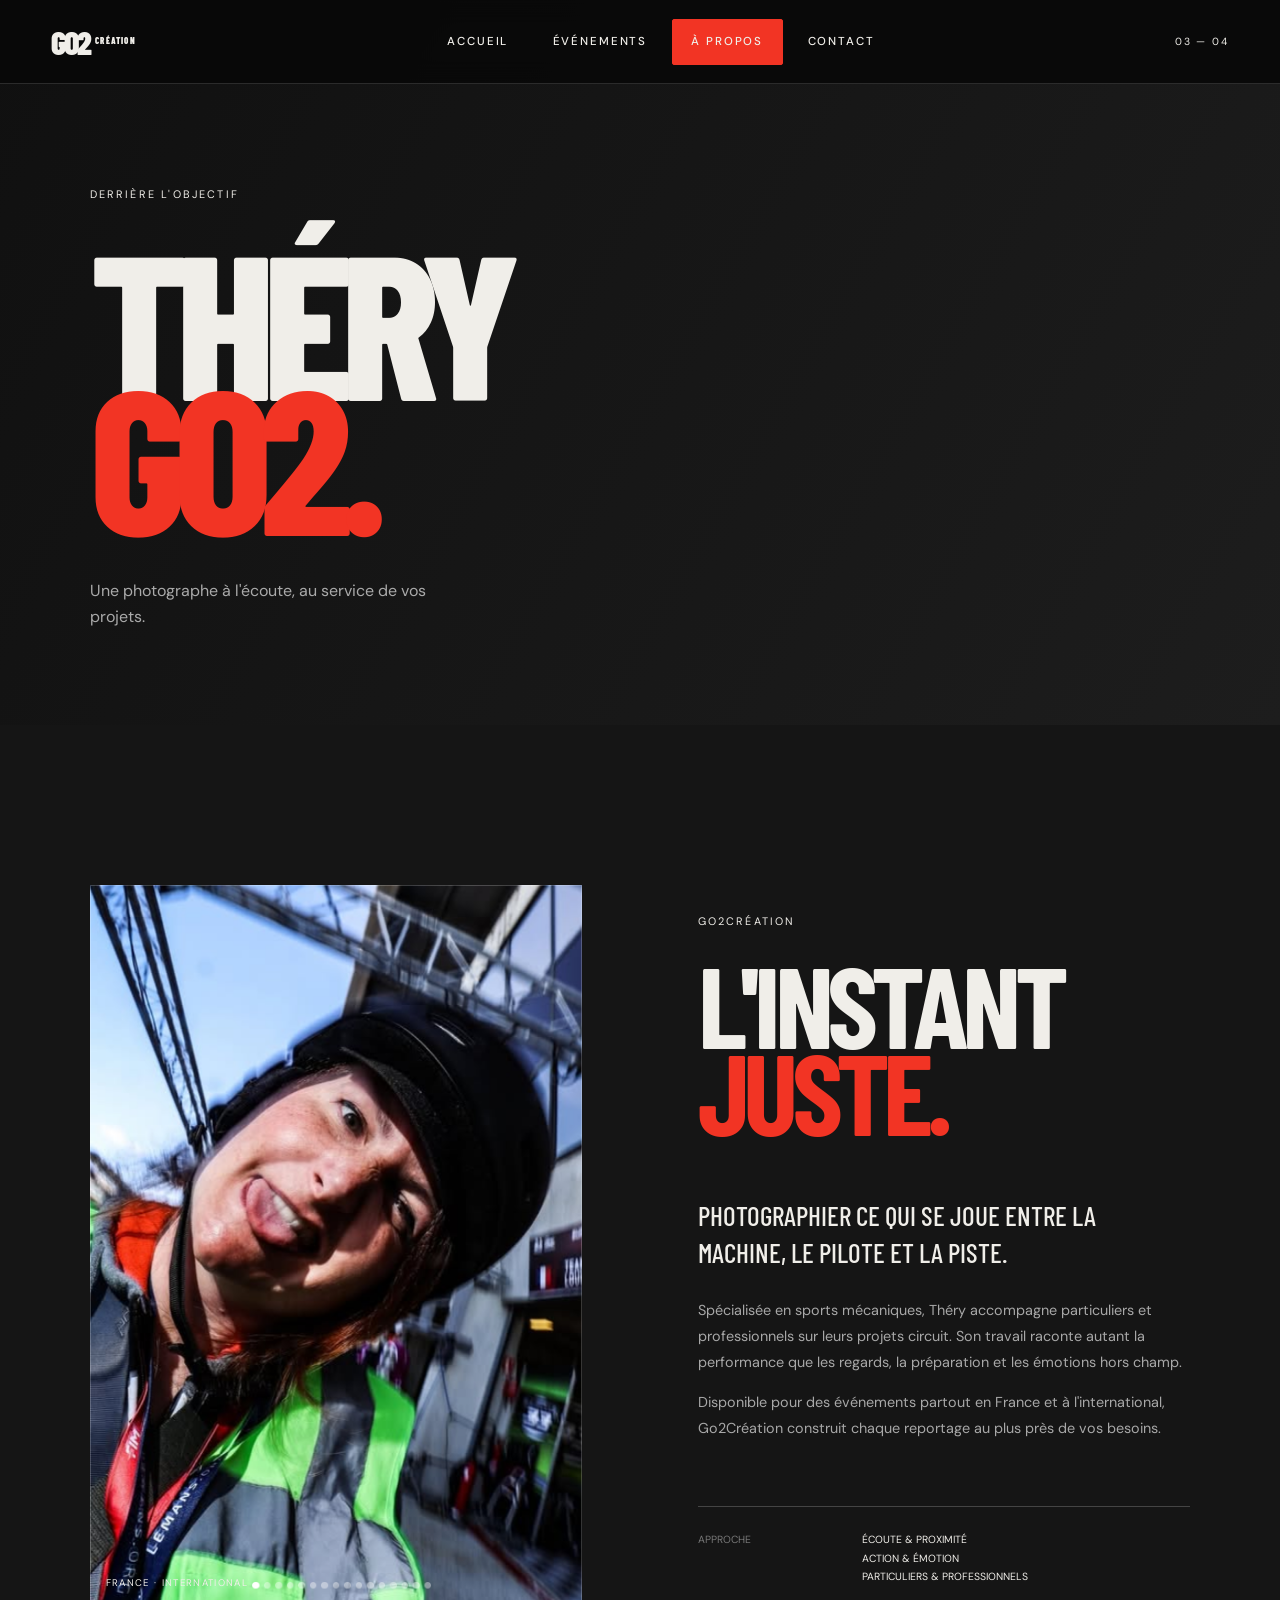
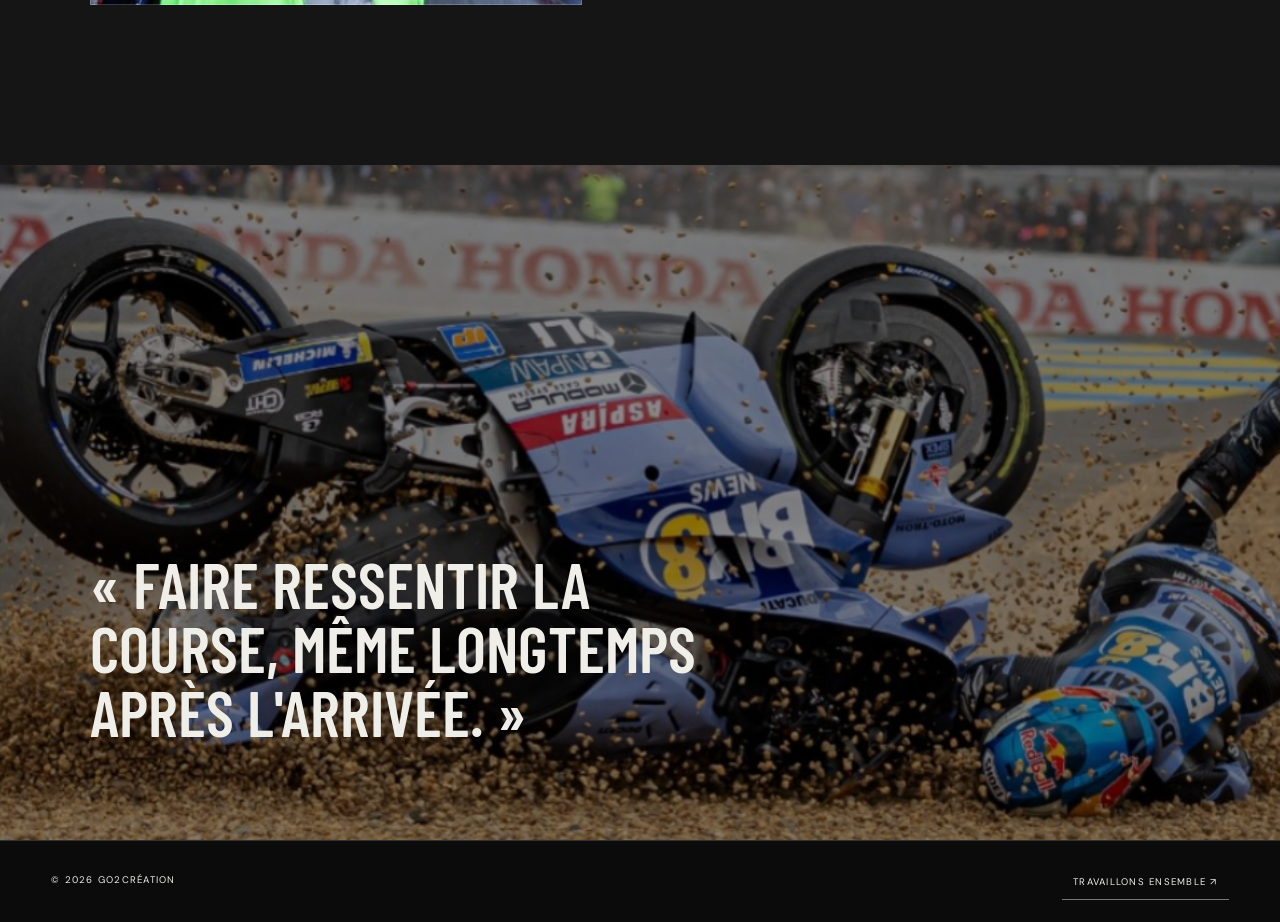
==== about.html @ c4bd7924 "Build Go2Creation motorsport photography portfolio" ====
<!doctype html>
<html lang="fr">

<head>
    <meta charset="UTF-8">
    <meta name="viewport" content="width=device-width,initial-scale=1">
    <title>À propos — Go2Création</title>
    <link
        href="https://fonts.googleapis.com/css2?family=Barlow+Condensed:ital,wght@0,400;0,600;0,700;0,800;0,900;1,700&family=DM+Sans:wght@400;500;600&display=swap"
        rel="stylesheet">
    <link rel="stylesheet" href="styles.css">
</head>

<body>
    <div class="loader"><span>GO2</span>
        <div class="loader-line"></div>
    </div>
    <header class="nav"><a class="logo" href="index.html">GO2<span>CRÉATION</span></a><button class="menu-toggle"
            aria-label="Menu" aria-expanded="false"><i></i><i></i></button>
        <nav class="nav-links"><a href="index.html">Accueil</a><a href="events.html">Événements</a><a class="active"
                href="about.html">À propos</a><a href="contact.html">Contact</a></nav><span class="nav-index">03 —
            04</span>
    </header>
    <main>
        <section class="page-hero about-hero">
            <p class="eyebrow">Derrière l'objectif</p>
            <h1>THÉRY<br><span>GO2.</span></h1>
            <p>Une photographe à l'écoute, au service de vos projets.</p>
        </section>
        <section class="about section-pad">
            <div class="about-photo reveal"><img src="image/Content_23.png"
                    alt="Univers de Go2Création sur circuit"><span>France · International</span></div>
            <div class="about-copy">
                <p class="eyebrow reveal">Go2Création</p>
                <h2 class="reveal">L'INSTANT<br><span>JUSTE.</span></h2>
                <p class="lead reveal">Photographier ce qui se joue entre la machine, le pilote et la piste.</p>
                <p class="body-copy reveal">Spécialisée en sports mécaniques, Théry accompagne particuliers et
                    professionnels sur leurs projets circuit. Son travail raconte autant la performance que les regards,
                    la préparation et les émotions hors champ.</p>
                <p class="body-copy reveal">Disponible pour des événements partout en France et à l'international,
                    Go2Création construit chaque reportage au plus près de vos besoins.</p>
                <div class="clients reveal"><span>APPROCHE</span>
                    <p>ÉCOUTE & PROXIMITÉ<br>ACTION & ÉMOTION<br>PARTICULIERS & PROFESSIONNELS</p>
                </div>
            </div>
        </section>
        <section class="about-strip"><img src="image/Content_18.png" alt="Moto en accélération">
            <blockquote>« Faire ressentir la course, même longtemps après l'arrivée. »</blockquote>
        </section>
    </main>
    <footer class="site-footer">
        <p>© 2026 GO2CRÉATION</p><a href="contact.html">TRAVAILLONS ENSEMBLE ↗</a>
    </footer>
    <script src="script.js"></script>
</body>

</html>
---- styles.css ----
:root{--ink:#0b0b0b;--paper:#f0eee9;--red:#f23424;--line:rgba(240,238,233,.22)}*{box-sizing:border-box}html{scroll-behavior:smooth}body{margin:0;background:var(--ink);color:var(--paper);font-family:'DM Sans',sans-serif;overflow-x:hidden}a{color:inherit;text-decoration:none}img{display:block;width:100%;height:100%;object-fit:cover}button{font:inherit}.loader{position:fixed;inset:0;z-index:100;background:var(--red);display:grid;place-content:center;transition:transform .8s cubic-bezier(.77,0,.18,1);transform-origin:top}.loader.done{transform:translateY(-100%)}.loader span{font:900 8rem/1 'Barlow Condensed';letter-spacing:-.08em}.loader-line{height:2px;background:#fff;margin-top:1rem;animation:loading .8s ease both}@keyframes loading{from{transform:scaleX(0)}to{transform:scaleX(1)}}.nav{position:fixed;z-index:20;top:0;left:0;width:100%;height:88px;padding:0 4vw;display:flex;align-items:center;justify-content:space-between;mix-blend-mode:difference}.logo{font:900 2rem/1 'Barlow Condensed';letter-spacing:-.07em}.logo span{font-size:.55rem;letter-spacing:.14em;margin-left:.35rem}.nav-links{display:flex;gap:2.5rem}.nav-links a{font:500 .72rem 'DM Sans';text-transform:uppercase;letter-spacing:.16em;position:relative}.nav-links a:after{content:"";position:absolute;left:0;right:100%;bottom:-6px;height:1px;background:white;transition:.3s}.nav-links a:hover:after{right:0}.nav-index{font-size:.65rem;letter-spacing:.18em}.menu-toggle{display:none}.hero{height:100svh;min-height:650px;position:relative;display:flex;align-items:flex-end;padding:0 4vw 7vh;overflow:hidden}.hero-image{position:absolute;inset:0;animation:heroZoom 12s ease-out both}@keyframes heroZoom{from{transform:scale(1.08)}to{transform:scale(1)}}.hero-shade{position:absolute;inset:0;background:linear-gradient(90deg,rgba(0,0,0,.6),transparent 68%),linear-gradient(0deg,rgba(0,0,0,.65),transparent 55%)}.eyebrow{text-transform:uppercase;letter-spacing:.2em;font-size:.68rem}.hero-kicker{position:absolute;top:22%;left:4vw}.hero-title{position:relative;z-index:1}.hero h1,.statement,.feature-info h3,.event-card h3,.about h2,.contact h2{font-family:'Barlow Condensed',sans-serif;margin:0;text-transform:uppercase;letter-spacing:-.055em}.hero h1{font-size:clamp(5.6rem,14vw,13.5rem);line-height:.68;font-weight:800}.hero h1 em{font-weight:400;color:transparent;-webkit-text-stroke:1.5px var(--paper)}.hero h1 span,.statement span,.about h2 span,.contact h2 span{color:var(--red)}.hero-copy{position:absolute;right:10vw;bottom:18%;line-height:1.5;font-size:.85rem}.scroll-link{position:absolute;right:4vw;bottom:7%;display:flex;gap:2rem;align-items:center;font-size:.7rem;text-transform:uppercase;letter-spacing:.15em}.scroll-link b{font-size:1.25rem}.hero-number{position:absolute;right:4vw;top:21%;font:600 2rem 'Barlow Condensed'}.hero-number span{font-size:.8rem;color:#aaa}.section-pad{padding:10rem 7vw}.intro{min-height:85vh;display:flex;flex-direction:column;justify-content:center}.statement{font-size:clamp(4rem,9vw,9rem);line-height:.83;font-weight:700;margin:3rem 0 5rem}.intro-meta{display:flex;align-items:flex-end;justify-content:flex-end;gap:15vw}.intro-meta>p:first-child{max-width:410px;font-size:1rem;line-height:1.7}.coords{font:.65rem/1.7 monospace;color:#8b8b8b}.events{background:var(--paper);color:var(--ink)}.section-head{display:flex;justify-content:space-between;border-bottom:1px solid #aaa;padding-bottom:1.2rem;margin-bottom:5rem}.section-head p:last-child{font-size:.7rem}.feature-image{height:65vw;max-height:790px}.image-hover{position:relative;overflow:hidden}.image-hover img{transition:transform .8s cubic-bezier(.2,.7,.2,1);filter:saturate(.85)}.image-hover:hover img{transform:scale(1.035)}.image-hover span{position:absolute;right:1.4rem;bottom:1.4rem;background:var(--paper);color:var(--ink);padding:.8rem 1rem;font-size:.65rem;text-transform:uppercase;letter-spacing:.1em;transform:translateY(10px);opacity:0;transition:.3s}.image-hover:hover span{transform:none;opacity:1}.feature-info{display:grid;grid-template-columns:8vw 1fr auto;padding:2rem 0 7rem}.feature-info h3{font-size:clamp(3rem,7vw,7rem);line-height:.8}.feature-info div p,.event-card div>p:last-child{font-size:.68rem;text-transform:uppercase;letter-spacing:.1em;margin-top:1.3rem}.event-no,.year{font:600 1.1rem 'Barlow Condensed'}.event-grid{display:grid;grid-template-columns:1fr 1fr;gap:8vw}.event-card .image-hover{height:58vw;max-height:680px}.event-card.offset{margin-top:13rem}.event-card>div:last-child{padding:1.5rem 0 6rem;position:relative}.event-card h3{font-size:clamp(3rem,6vw,6rem);line-height:1}.event-card>div>p:first-child{font:600 1rem 'Barlow Condensed';position:absolute;right:0}.event-card b{float:right}.archive{margin-top:5rem}.archive>.eyebrow{margin-bottom:2rem}.archive a{display:grid;grid-template-columns:8vw 1fr 1fr auto;align-items:center;border-top:1px solid #aaa;padding:1.8rem 0;transition:.25s}.archive a:last-child{border-bottom:1px solid #aaa}.archive a:hover{padding-left:1rem;background:#e4e1db}.archive span{font:.8rem monospace}.archive strong{font:600 clamp(1.6rem,3vw,3rem) 'Barlow Condensed'}.archive small{letter-spacing:.12em}.gallery{padding:0 0 8rem}.marquee{overflow:hidden;padding:3rem 0;border-bottom:1px solid var(--line);font:700 clamp(3rem,7vw,7rem)/1 'Barlow Condensed';white-space:nowrap;color:transparent;-webkit-text-stroke:1px #777}.marquee div{width:max-content;animation:marquee 25s linear infinite}@keyframes marquee{to{transform:translateX(-50%)}}.gallery-grid,.gallery-more{padding:6rem 4vw;display:grid;grid-template-columns:repeat(3,1fr);grid-auto-rows:28vw;gap:1.2vw}.gallery-item{padding:0;border:0;background:none;overflow:hidden;cursor:zoom-in}.gallery-item img{transition:.6s}.gallery-item:hover img{transform:scale(1.04);filter:brightness(.75)}.gallery-item.tall{grid-row:span 2}.gallery-item.wide{grid-column:span 2}.gallery-more{padding-top:1.2vw}.load-more{display:flex;justify-content:space-between;width:calc(100% - 8vw);margin:0 4vw;background:transparent;border:1px solid #555;color:white;text-transform:uppercase;letter-spacing:.16em;padding:1.4rem;cursor:pointer;transition:.3s}.load-more:hover{background:var(--red);border-color:var(--red)}.about{display:grid;grid-template-columns:1fr 1fr;gap:9vw;background:#151515}.about-photo{height:720px;position:relative}.about-photo:before{content:"";position:absolute;z-index:1;inset:0;border:1px solid rgba(255,255,255,.2)}.about-photo span{position:absolute;bottom:1rem;left:1rem;z-index:2;font-size:.6rem;text-transform:uppercase;letter-spacing:.14em}.about-copy{align-self:center}.about h2{font-size:clamp(5rem,9vw,9rem);line-height:.75;margin:2rem 0 4rem}.about .lead{font:500 1.7rem/1.35 'Barlow Condensed';text-transform:uppercase;max-width:460px}.body-copy{color:#a8a8a8;line-height:1.8;max-width:500px;font-size:.9rem}.clients{display:grid;grid-template-columns:1fr 2fr;border-top:1px solid #444;margin-top:4rem;padding-top:1.5rem;font-size:.65rem;line-height:1.8}.clients span{color:#777}.clients p{margin:0}.contact{padding-bottom:2rem}.contact h2{font-size:clamp(5rem,12vw,12rem);line-height:.72;margin:3rem 0 6rem}.contact h2 em{font-weight:400;color:transparent;-webkit-text-stroke:1px var(--paper)}.mail{display:flex;justify-content:space-between;align-items:center;border-top:1px solid #555;border-bottom:1px solid #555;padding:2rem 0;font:500 clamp(1.1rem,2.5vw,2.4rem) 'DM Sans'}.mail:hover{color:var(--red)}.footer-row{padding:7rem 0 1rem;display:flex;justify-content:space-between;font-size:.6rem;letter-spacing:.12em}.footer-row div{display:flex;gap:2rem}.reveal{opacity:0;transform:translateY(35px);transition:opacity .8s,transform .8s}.reveal.visible{opacity:1;transform:none}.lightbox{position:fixed;inset:0;width:100%;height:100%;max-width:none;max-height:none;margin:0;border:0;padding:4vw;background:rgba(0,0,0,.94);z-index:50}.lightbox[open]{display:grid;place-items:center}.lightbox img{object-fit:contain;max-height:88vh}.lightbox button{position:absolute;right:2rem;top:1rem;border:0;background:none;color:white;font-size:2.5rem;cursor:pointer}
@media(max-width:760px){.nav{height:68px}.nav-index{display:none}.menu-toggle{display:block;border:0;background:none;width:32px;height:24px;position:relative;z-index:2}.menu-toggle i{display:block;height:1px;background:white;margin:7px 0}.nav-links{position:fixed;inset:0;background:var(--red);display:flex;flex-direction:column;align-items:center;justify-content:center;gap:2rem;transform:translateY(-100%);transition:.5s;mix-blend-mode:normal}.nav-links.open{transform:none}.nav-links a{font:700 3.5rem 'Barlow Condensed'}.hero{padding-bottom:12vh}.hero h1{font-size:24vw;line-height:.73}.hero-kicker{top:18%}.hero-copy{display:none}.hero-number{top:15%}.section-pad{padding:7rem 5vw}.statement{font-size:15vw}.intro-meta{justify-content:space-between;gap:2rem}.feature-image{height:70vh}.feature-info{grid-template-columns:15vw 1fr}.feature-info .year{display:none}.event-grid{grid-template-columns:1fr;gap:0}.event-card.offset{margin-top:1rem}.event-card .image-hover{height:65vh}.archive a{grid-template-columns:12vw 1fr auto}.archive small{display:none}.gallery-grid,.gallery-more{grid-template-columns:1fr 1fr;grid-auto-rows:55vw;padding:4rem 4vw;gap:2vw}.gallery-item.wide{grid-column:span 2}.about{grid-template-columns:1fr}.about-photo{height:65vh}.about-copy{padding-top:2rem}.contact h2{font-size:19vw}.footer-row{flex-wrap:wrap;gap:2rem}.footer-row div{order:3;width:100%}.loader span{font-size:6rem}}
@media(prefers-reduced-motion:reduce){*{scroll-behavior:auto!important;animation:none!important;transition:none!important}.reveal{opacity:1;transform:none}}
.archive-hero{min-height:75vh;padding:12rem 7vw 5rem;display:flex;flex-direction:column;justify-content:flex-end}.archive-hero h1{font:800 clamp(4.5rem,10vw,10rem)/.77 'Barlow Condensed';letter-spacing:-.05em;margin:2rem 0}.archive-hero h1 span{color:var(--red)}.archive-hero>div{display:flex;align-items:center;justify-content:space-between}.archive-hero>div>p{max-width:380px;color:#999;line-height:1.6}.upload-open,.form-submit{border:0;background:var(--red);color:white;padding:1.2rem 1.5rem;text-transform:uppercase;letter-spacing:.12em;font-size:.7rem;cursor:pointer}.event-archive{background:var(--paper);color:var(--ink);padding-top:5rem}.archive-toolbar{display:flex;justify-content:space-between;border-bottom:1px solid #aaa;padding-bottom:1.2rem;margin-bottom:3rem}.archive-toolbar p:last-child{font-size:.65rem;letter-spacing:.14em}.event-mosaic{display:grid;grid-template-columns:repeat(12,1fr);gap:1.5vw}.event-tile{grid-column:span 6;height:43vw;max-height:620px;position:relative;overflow:hidden;color:white}.event-tile:nth-child(3n+1){grid-column:span 7}.event-tile:nth-child(3n+2){grid-column:span 5}.event-tile img{transition:transform .8s}.event-tile:hover img{transform:scale(1.04)}.event-tile:after{content:"";position:absolute;inset:0;background:linear-gradient(0deg,rgba(0,0,0,.85),transparent 65%)}.event-tile>div{position:absolute;z-index:1;left:2rem;right:2rem;bottom:2rem}.event-tile p{font-size:.6rem;letter-spacing:.13em;text-transform:uppercase}.event-tile h2{font:700 clamp(2.3rem,4.5vw,4.8rem)/.9 'Barlow Condensed';text-transform:uppercase;margin:.5rem 0}.event-tile b{font-size:.62rem;text-transform:uppercase;letter-spacing:.13em}.tile-index{position:absolute;z-index:1;top:1.5rem;left:1.5rem;font:600 1rem 'Barlow Condensed'}.upload-dialog{width:min(720px,calc(100% - 2rem));max-width:none;border:0;padding:0;background:#161616;color:white}.upload-dialog::backdrop{background:rgba(0,0,0,.85)}.upload-dialog form{padding:4rem}.upload-dialog h2{font:800 clamp(3.5rem,7vw,6rem)/.75 'Barlow Condensed';margin:1.5rem 0 3rem}.upload-dialog h2 span{color:var(--red)}.dialog-close{position:absolute;top:1rem;right:1.2rem;background:none;border:0;color:white;font-size:2rem;cursor:pointer}.upload-dialog label{display:flex;flex-direction:column;gap:.6rem;margin:1rem 0;font-size:.65rem;text-transform:uppercase;letter-spacing:.1em}.upload-dialog input,.upload-dialog textarea{background:#222;border:1px solid #444;color:white;padding:1rem;font:400 .85rem 'DM Sans';resize:vertical}.form-row{display:grid;grid-template-columns:1fr 1fr;gap:1rem}.folder-picker{border:1px dashed #666;padding:1.2rem;position:relative;cursor:pointer}.folder-picker strong{font:600 1.2rem 'Barlow Condensed'}.folder-picker input{position:absolute;opacity:0;pointer-events:none}.folder-picker small{color:#888;text-transform:none;letter-spacing:0}.form-submit{width:100%;display:flex;justify-content:space-between;margin-top:1.5rem}.storage-note{font-size:.65rem;line-height:1.5;color:#777}.detail-loading{min-height:100vh;display:grid;place-content:center}.event-detail-hero{height:85vh;position:relative}.event-detail-hero>div:last-child{position:absolute;z-index:2;left:7vw;bottom:5rem}.event-detail-hero a,.event-detail-hero p{font-size:.65rem;text-transform:uppercase;letter-spacing:.13em}.event-detail-hero h1{font:800 clamp(4.5rem,10vw,10rem)/.8 'Barlow Condensed';text-transform:uppercase;max-width:900px;margin:1rem 0}.event-story{display:grid;grid-template-columns:1fr 2fr 1fr;gap:4rem;align-items:start}.event-story>p:nth-child(2){font:500 clamp(1.4rem,2.5vw,2.3rem)/1.45 'Barlow Condensed';margin:0}.event-story span{font-size:.65rem;letter-spacing:.13em;text-align:right}.event-photo-grid{padding:0 4vw 8rem;columns:3;column-gap:1.2vw}.event-photo-grid .gallery-item{width:100%;margin-bottom:1.2vw;break-inside:avoid}.event-photo-grid .gallery-item img{height:auto}.about-photo img{object-position:center}
@media(max-width:760px){.archive-hero{padding:9rem 5vw 4rem}.archive-hero h1{font-size:18vw}.archive-hero>div{align-items:flex-start;flex-direction:column;gap:2rem}.event-mosaic{display:block}.event-tile,.event-tile:nth-child(n){display:block;height:70vh;margin-bottom:1rem}.upload-dialog form{padding:3.5rem 1.5rem 2rem}.form-row{grid-template-columns:1fr}.event-detail-hero{height:75vh}.event-detail-hero>div:last-child{left:5vw;bottom:3rem}.event-detail-hero h1{font-size:18vw}.event-story{grid-template-columns:1fr;gap:1.5rem}.event-story span{text-align:left}.event-photo-grid{columns:2;column-gap:2vw}.event-photo-grid .gallery-item{margin-bottom:2vw}}
.nav-links a.active:after{right:0}.text-link{font-size:.7rem;text-transform:uppercase;letter-spacing:.14em;border-bottom:1px solid #666;padding-bottom:.5rem}.home-feature{height:80vh;min-height:600px;position:relative;overflow:hidden}.home-feature>a{display:block;height:100%}.home-feature img{transition:transform 1s}.home-feature:hover img{transform:scale(1.025)}.home-feature:after{content:"";position:absolute;inset:0;background:linear-gradient(0deg,rgba(0,0,0,.8),transparent 60%);pointer-events:none}.home-feature div{position:absolute;z-index:1;left:5vw;right:5vw;bottom:4rem;display:grid;grid-template-columns:1fr 2fr auto;align-items:end}.home-feature span,.home-feature b{font-size:.65rem;text-transform:uppercase;letter-spacing:.15em}.home-feature strong{font:700 clamp(2.5rem,5vw,5rem) 'Barlow Condensed'}.home-cta{padding-top:9rem}.site-footer{padding:1.4rem 4vw;border-top:1px solid #333;background:var(--ink);display:flex;justify-content:space-between;font-size:.6rem;letter-spacing:.13em}.page-hero{min-height:78vh;padding:11rem 7vw 5rem;display:flex;flex-direction:column;justify-content:flex-end;background:#111}.page-hero h1,.contact-page h1{font:800 clamp(7rem,16vw,15rem)/.66 'Barlow Condensed';letter-spacing:-.06em;margin:2.5rem 0;text-transform:uppercase}.page-hero h1 span,.contact-page h1 span{color:var(--red)}.page-hero>p:last-child{max-width:390px;line-height:1.6;color:#aaa}.about-hero{background:linear-gradient(120deg,#101010,#1d1d1d)}.about-strip{height:75vh;position:relative}.about-strip:after{content:"";position:absolute;inset:0;background:rgba(0,0,0,.45)}.about-strip blockquote{position:absolute;z-index:1;left:7vw;bottom:6rem;max-width:700px;margin:0;font:600 clamp(2.5rem,5vw,5rem)/1 'Barlow Condensed';text-transform:uppercase}.contact-page{min-height:calc(100svh - 50px);position:relative;padding:9rem 7vw 5rem}.contact-bg{position:absolute;inset:0}.contact-inner{position:relative;z-index:1;max-width:900px}.contact-page h1{font-size:clamp(6rem,13vw,12rem)}.contact-lead{max-width:520px;line-height:1.7;color:#ccc;margin-bottom:3rem}.contact-button{display:grid;grid-template-columns:1fr 2fr auto;align-items:center;border-top:1px solid rgba(255,255,255,.4);padding:1.5rem 0;transition:.25s}.contact-button:hover{padding-left:1rem;color:var(--red)}.contact-button span{font-size:.65rem;text-transform:uppercase;letter-spacing:.14em}.contact-button strong{font:500 clamp(1.2rem,2.3vw,2rem) 'DM Sans'}.availability{display:flex;justify-content:space-between;margin-top:3rem;font-size:.65rem;text-transform:uppercase;letter-spacing:.12em}.availability p:first-child span{display:inline-block;width:7px;height:7px;border-radius:50%;background:#4ade80;margin-right:.5rem}@media(max-width:760px){.home-feature div{grid-template-columns:1fr;gap:.7rem}.home-feature{height:65vh}.page-hero{min-height:70vh;padding-left:5vw}.page-hero h1{font-size:24vw}.contact-page{padding:8rem 5vw 4rem}.contact-page h1{font-size:22vw}.contact-button{grid-template-columns:1fr auto}.contact-button strong{display:none}.availability{display:block}.site-footer{padding:1.4rem 5vw}}
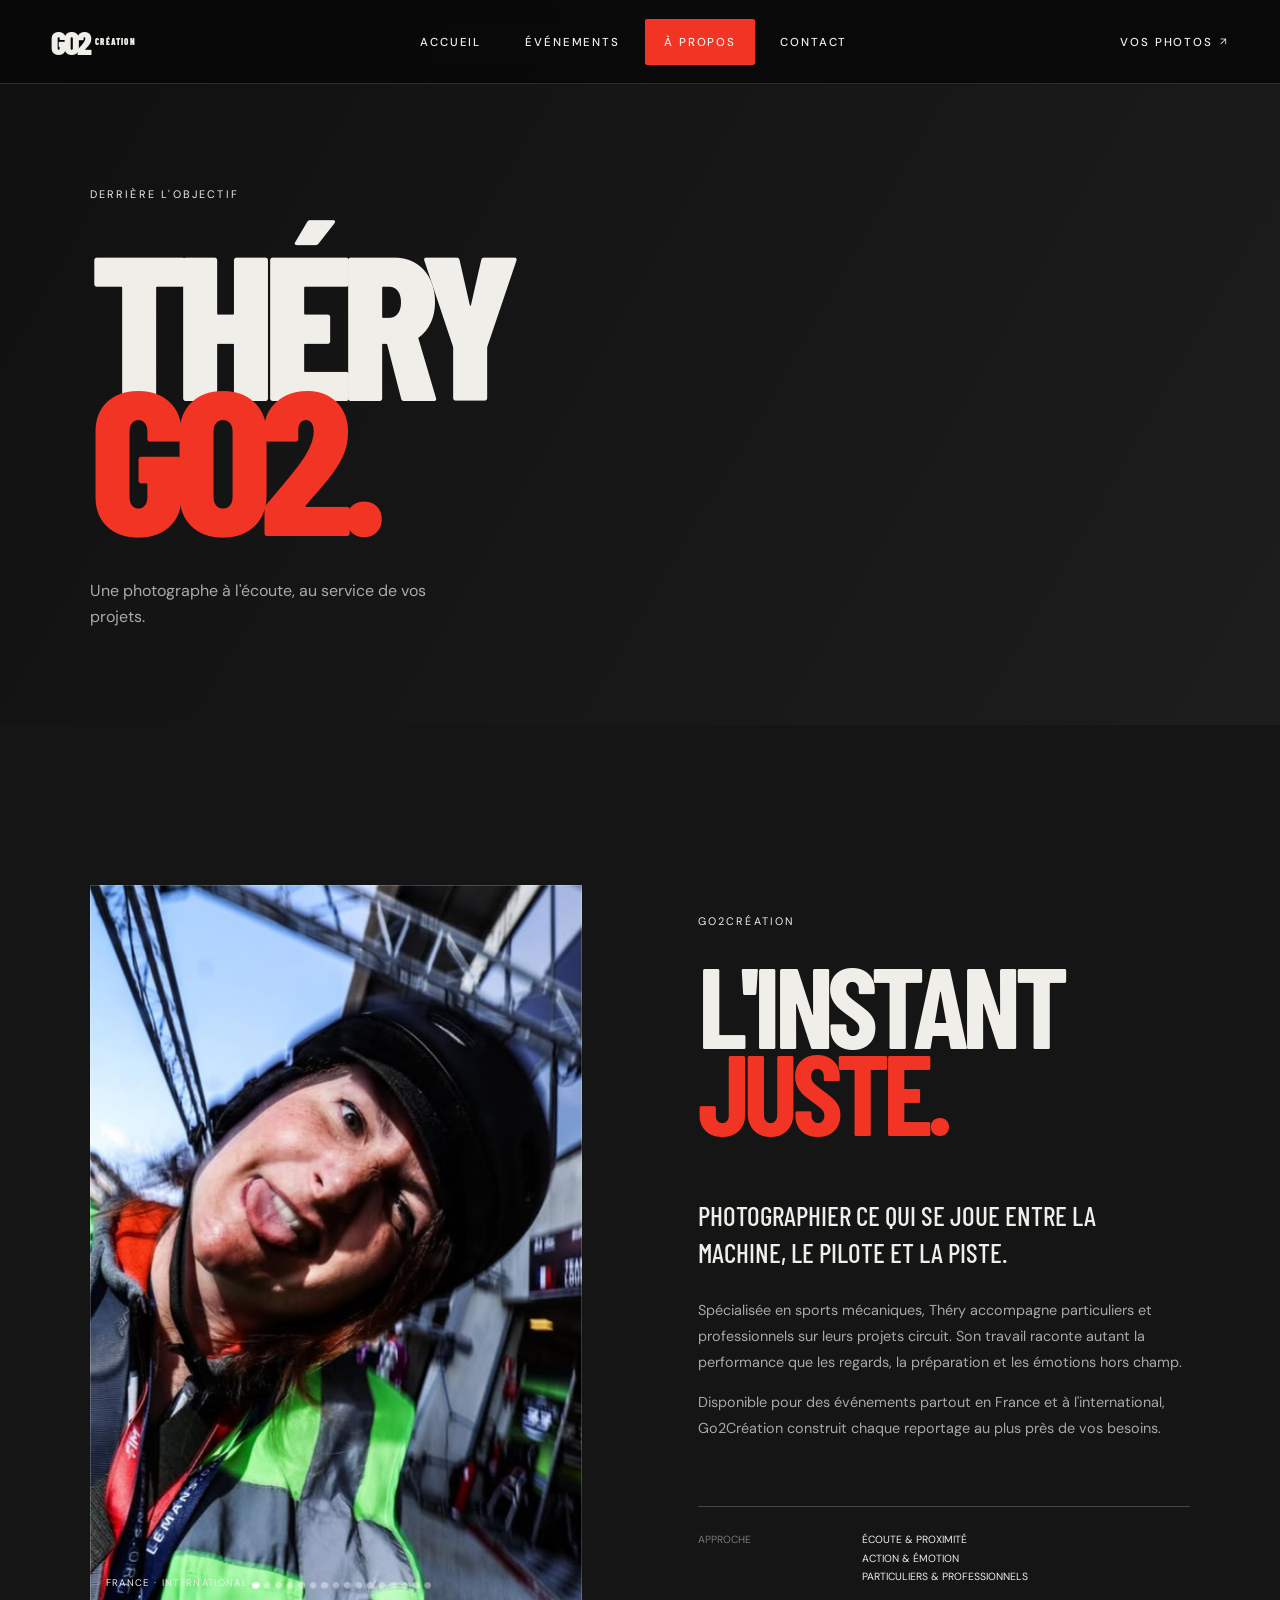
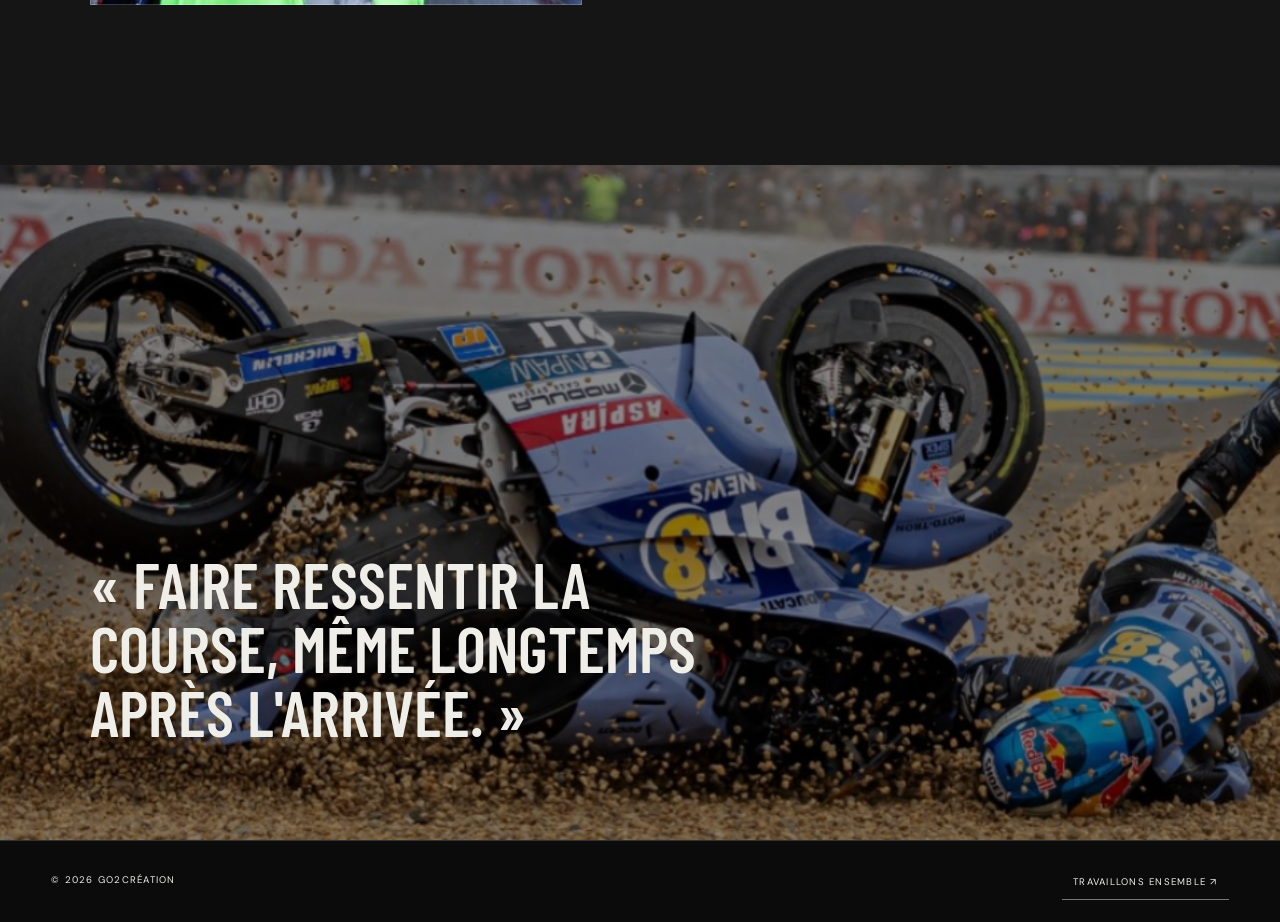
==== commit 98269a9a: "Adapt site for OVH hosting: responsive fixes, contact form, nav rework Deployment moved from GitHub " ====
--- a/about.html
+++ b/about.html
@@ -8,7 +8,7 @@
     <link
         href="https://fonts.googleapis.com/css2?family=Barlow+Condensed:ital,wght@0,400;0,600;0,700;0,800;0,900;1,700&family=DM+Sans:wght@400;500;600&display=swap"
         rel="stylesheet">
-    <link rel="stylesheet" href="styles.css">
+    <link rel="stylesheet" href="styles.css"><link rel="stylesheet" href="ux.css">
 </head>
 
 <body>
@@ -18,8 +18,7 @@
     <header class="nav"><a class="logo" href="index.html">GO2<span>CRÉATION</span></a><button class="menu-toggle"
             aria-label="Menu" aria-expanded="false"><i></i><i></i></button>
         <nav class="nav-links"><a href="index.html">Accueil</a><a href="events.html">Événements</a><a class="active"
-                href="about.html">À propos</a><a href="contact.html">Contact</a></nav><span class="nav-index">03 —
-            04</span>
+                href="about.html">À propos</a><a href="contact.html">Contact</a><a class="nav-client nav-client-menu" href="https://www.jingoo.com/go2creation/acces-client.php#content" target="_blank" rel="noopener">Vos Photos <b>↗</b></a></nav><a class="nav-client nav-client-top" href="https://www.jingoo.com/go2creation/acces-client.php#content" target="_blank" rel="noopener">Vos Photos <b>↗</b></a>
     </header>
     <main>
         <section class="page-hero about-hero">
--- a/styles.css
+++ b/styles.css
@@ -4,3 +4,8 @@
 .archive-hero{min-height:75vh;padding:12rem 7vw 5rem;display:flex;flex-direction:column;justify-content:flex-end}.archive-hero h1{font:800 clamp(4.5rem,10vw,10rem)/.77 'Barlow Condensed';letter-spacing:-.05em;margin:2rem 0}.archive-hero h1 span{color:var(--red)}.archive-hero>div{display:flex;align-items:center;justify-content:space-between}.archive-hero>div>p{max-width:380px;color:#999;line-height:1.6}.upload-open,.form-submit{border:0;background:var(--red);color:white;padding:1.2rem 1.5rem;text-transform:uppercase;letter-spacing:.12em;font-size:.7rem;cursor:pointer}.event-archive{background:var(--paper);color:var(--ink);padding-top:5rem}.archive-toolbar{display:flex;justify-content:space-between;border-bottom:1px solid #aaa;padding-bottom:1.2rem;margin-bottom:3rem}.archive-toolbar p:last-child{font-size:.65rem;letter-spacing:.14em}.event-mosaic{display:grid;grid-template-columns:repeat(12,1fr);gap:1.5vw}.event-tile{grid-column:span 6;height:43vw;max-height:620px;position:relative;overflow:hidden;color:white}.event-tile:nth-child(3n+1){grid-column:span 7}.event-tile:nth-child(3n+2){grid-column:span 5}.event-tile img{transition:transform .8s}.event-tile:hover img{transform:scale(1.04)}.event-tile:after{content:"";position:absolute;inset:0;background:linear-gradient(0deg,rgba(0,0,0,.85),transparent 65%)}.event-tile>div{position:absolute;z-index:1;left:2rem;right:2rem;bottom:2rem}.event-tile p{font-size:.6rem;letter-spacing:.13em;text-transform:uppercase}.event-tile h2{font:700 clamp(2.3rem,4.5vw,4.8rem)/.9 'Barlow Condensed';text-transform:uppercase;margin:.5rem 0}.event-tile b{font-size:.62rem;text-transform:uppercase;letter-spacing:.13em}.tile-index{position:absolute;z-index:1;top:1.5rem;left:1.5rem;font:600 1rem 'Barlow Condensed'}.upload-dialog{width:min(720px,calc(100% - 2rem));max-width:none;border:0;padding:0;background:#161616;color:white}.upload-dialog::backdrop{background:rgba(0,0,0,.85)}.upload-dialog form{padding:4rem}.upload-dialog h2{font:800 clamp(3.5rem,7vw,6rem)/.75 'Barlow Condensed';margin:1.5rem 0 3rem}.upload-dialog h2 span{color:var(--red)}.dialog-close{position:absolute;top:1rem;right:1.2rem;background:none;border:0;color:white;font-size:2rem;cursor:pointer}.upload-dialog label{display:flex;flex-direction:column;gap:.6rem;margin:1rem 0;font-size:.65rem;text-transform:uppercase;letter-spacing:.1em}.upload-dialog input,.upload-dialog textarea{background:#222;border:1px solid #444;color:white;padding:1rem;font:400 .85rem 'DM Sans';resize:vertical}.form-row{display:grid;grid-template-columns:1fr 1fr;gap:1rem}.folder-picker{border:1px dashed #666;padding:1.2rem;position:relative;cursor:pointer}.folder-picker strong{font:600 1.2rem 'Barlow Condensed'}.folder-picker input{position:absolute;opacity:0;pointer-events:none}.folder-picker small{color:#888;text-transform:none;letter-spacing:0}.form-submit{width:100%;display:flex;justify-content:space-between;margin-top:1.5rem}.storage-note{font-size:.65rem;line-height:1.5;color:#777}.detail-loading{min-height:100vh;display:grid;place-content:center}.event-detail-hero{height:85vh;position:relative}.event-detail-hero>div:last-child{position:absolute;z-index:2;left:7vw;bottom:5rem}.event-detail-hero a,.event-detail-hero p{font-size:.65rem;text-transform:uppercase;letter-spacing:.13em}.event-detail-hero h1{font:800 clamp(4.5rem,10vw,10rem)/.8 'Barlow Condensed';text-transform:uppercase;max-width:900px;margin:1rem 0}.event-story{display:grid;grid-template-columns:1fr 2fr 1fr;gap:4rem;align-items:start}.event-story>p:nth-child(2){font:500 clamp(1.4rem,2.5vw,2.3rem)/1.45 'Barlow Condensed';margin:0}.event-story span{font-size:.65rem;letter-spacing:.13em;text-align:right}.event-photo-grid{padding:0 4vw 8rem;columns:3;column-gap:1.2vw}.event-photo-grid .gallery-item{width:100%;margin-bottom:1.2vw;break-inside:avoid}.event-photo-grid .gallery-item img{height:auto}.about-photo img{object-position:center}
 @media(max-width:760px){.archive-hero{padding:9rem 5vw 4rem}.archive-hero h1{font-size:18vw}.archive-hero>div{align-items:flex-start;flex-direction:column;gap:2rem}.event-mosaic{display:block}.event-tile,.event-tile:nth-child(n){display:block;height:70vh;margin-bottom:1rem}.upload-dialog form{padding:3.5rem 1.5rem 2rem}.form-row{grid-template-columns:1fr}.event-detail-hero{height:75vh}.event-detail-hero>div:last-child{left:5vw;bottom:3rem}.event-detail-hero h1{font-size:18vw}.event-story{grid-template-columns:1fr;gap:1.5rem}.event-story span{text-align:left}.event-photo-grid{columns:2;column-gap:2vw}.event-photo-grid .gallery-item{margin-bottom:2vw}}
 .nav-links a.active:after{right:0}.text-link{font-size:.7rem;text-transform:uppercase;letter-spacing:.14em;border-bottom:1px solid #666;padding-bottom:.5rem}.home-feature{height:80vh;min-height:600px;position:relative;overflow:hidden}.home-feature>a{display:block;height:100%}.home-feature img{transition:transform 1s}.home-feature:hover img{transform:scale(1.025)}.home-feature:after{content:"";position:absolute;inset:0;background:linear-gradient(0deg,rgba(0,0,0,.8),transparent 60%);pointer-events:none}.home-feature div{position:absolute;z-index:1;left:5vw;right:5vw;bottom:4rem;display:grid;grid-template-columns:1fr 2fr auto;align-items:end}.home-feature span,.home-feature b{font-size:.65rem;text-transform:uppercase;letter-spacing:.15em}.home-feature strong{font:700 clamp(2.5rem,5vw,5rem) 'Barlow Condensed'}.home-cta{padding-top:9rem}.site-footer{padding:1.4rem 4vw;border-top:1px solid #333;background:var(--ink);display:flex;justify-content:space-between;font-size:.6rem;letter-spacing:.13em}.page-hero{min-height:78vh;padding:11rem 7vw 5rem;display:flex;flex-direction:column;justify-content:flex-end;background:#111}.page-hero h1,.contact-page h1{font:800 clamp(7rem,16vw,15rem)/.66 'Barlow Condensed';letter-spacing:-.06em;margin:2.5rem 0;text-transform:uppercase}.page-hero h1 span,.contact-page h1 span{color:var(--red)}.page-hero>p:last-child{max-width:390px;line-height:1.6;color:#aaa}.about-hero{background:linear-gradient(120deg,#101010,#1d1d1d)}.about-strip{height:75vh;position:relative}.about-strip:after{content:"";position:absolute;inset:0;background:rgba(0,0,0,.45)}.about-strip blockquote{position:absolute;z-index:1;left:7vw;bottom:6rem;max-width:700px;margin:0;font:600 clamp(2.5rem,5vw,5rem)/1 'Barlow Condensed';text-transform:uppercase}.contact-page{min-height:calc(100svh - 50px);position:relative;padding:9rem 7vw 5rem}.contact-bg{position:absolute;inset:0}.contact-inner{position:relative;z-index:1;max-width:900px}.contact-page h1{font-size:clamp(6rem,13vw,12rem)}.contact-lead{max-width:520px;line-height:1.7;color:#ccc;margin-bottom:3rem}.contact-button{display:grid;grid-template-columns:1fr 2fr auto;align-items:center;border-top:1px solid rgba(255,255,255,.4);padding:1.5rem 0;transition:.25s}.contact-button:hover{padding-left:1rem;color:var(--red)}.contact-button span{font-size:.65rem;text-transform:uppercase;letter-spacing:.14em}.contact-button strong{font:500 clamp(1.2rem,2.3vw,2rem) 'DM Sans'}.availability{display:flex;justify-content:space-between;margin-top:3rem;font-size:.65rem;text-transform:uppercase;letter-spacing:.12em}.availability p:first-child span{display:inline-block;width:7px;height:7px;border-radius:50%;background:#4ade80;margin-right:.5rem}@media(max-width:760px){.home-feature div{grid-template-columns:1fr;gap:.7rem}.home-feature{height:65vh}.page-hero{min-height:70vh;padding-left:5vw}.page-hero h1{font-size:24vw}.contact-page{padding:8rem 5vw 4rem}.contact-page h1{font-size:22vw}.contact-button{grid-template-columns:1fr auto}.contact-button strong{display:none}.availability{display:block}.site-footer{padding:1.4rem 5vw}}
+
+/* Accès galeries clients Jingoo — remplace l'ancien compteur .nav-index */
+.nav-client-top{font:500 .72rem 'DM Sans';text-transform:uppercase;letter-spacing:.16em;position:relative;white-space:nowrap}
+.nav-client-top:after{content:"";position:absolute;left:0;right:100%;bottom:-6px;height:1px;background:#fff;transition:.3s}
+.nav-client-top:hover:after{right:0}
--- a/ux.css
+++ b/ux.css
@@ -0,0 +1,183 @@
+.nav{height:84px;background:rgba(8,8,8,.9);backdrop-filter:blur(12px);mix-blend-mode:normal;border-bottom:1px solid rgba(255,255,255,.14)}
+.logo{display:flex;align-items:center;min-height:48px;padding:.5rem .7rem;margin-left:-.7rem}
+.nav-links{gap:.35rem}.nav-links a{display:flex;align-items:center;min-height:46px;padding:.75rem 1.15rem;border:1px solid transparent;border-radius:2px;transition:.2s}.nav-links a:after{display:none}.nav-links a:hover{background:rgba(255,255,255,.12);border-color:rgba(255,255,255,.25)}.nav-links a.active{background:var(--red);border-color:var(--red)}
+.scroll-link,.primary-link,.text-link{display:inline-flex;align-items:center;justify-content:space-between;gap:2rem;min-height:50px;padding:.9rem 1.2rem;background:var(--red);border:1px solid var(--red);color:#fff;font-size:.68rem;text-transform:uppercase;letter-spacing:.14em;transition:.2s}.scroll-link:hover,.primary-link:hover,.text-link:hover{background:#fff;border-color:#fff;color:#111;transform:translateY(-2px)}
+.home-feature div b{display:inline-flex;align-items:center;justify-content:center;justify-self:end;min-height:46px;padding:.85rem 1rem;background:var(--red);border:1px solid var(--red)}.home-feature:hover div b{background:#fff;color:#111}.event-tile{outline:2px solid transparent;outline-offset:3px}.event-tile b{display:inline-flex;padding:.7rem .85rem;background:var(--red);margin-top:.4rem}.event-tile:hover,.event-tile:focus-visible{outline-color:var(--red)}
+.mail{padding:2rem 1.2rem}.mail:hover{background:var(--red);color:white}.contact-button b{display:grid;place-items:center;width:44px;height:44px;background:var(--red);color:white}.site-footer a{padding:.7rem;border-bottom:1px solid #777}.site-footer a:hover{background:#fff;color:#111}
+.events-back{position:fixed;z-index:19;left:1.5rem;bottom:1.5rem;display:flex;align-items:center;gap:.8rem;padding:.75rem 1rem .75rem .75rem;background:var(--red);color:#fff;box-shadow:0 8px 30px rgba(0,0,0,.4);font-size:.67rem;text-transform:uppercase;letter-spacing:.12em}.events-back b{display:grid;place-items:center;width:34px;height:34px;background:white;color:#111;font-size:1.1rem}.events-back:hover{background:white;color:#111}.events-back:hover b{background:var(--red);color:white}
+a:focus-visible,button:focus-visible,input:focus-visible,textarea:focus-visible{outline:3px solid #ffd54a;outline-offset:3px}.studio-page{min-height:100vh;background:#101010}.studio-panel{width:min(760px,calc(100% - 2rem));margin:auto;padding:4rem 0 6rem}.studio-panel>.logo{width:max-content;margin-bottom:7rem}.studio-panel h1{font:800 clamp(4rem,9vw,8rem)/.75 'Barlow Condensed';margin:1.5rem 0 3.5rem}.studio-panel h1 span{color:var(--red)}.studio-panel form label{display:flex;flex-direction:column;gap:.65rem;margin:1.2rem 0;font-size:.68rem;text-transform:uppercase;letter-spacing:.1em}.studio-panel input,.studio-panel textarea{background:#1d1d1d;border:1px solid #555;color:white;padding:1rem;font:400 .9rem 'DM Sans'}.studio-back{display:inline-block;margin-top:2rem;padding:.8rem 0;border-bottom:1px solid #777;font-size:.7rem;text-transform:uppercase;letter-spacing:.12em}
+@media(max-width:760px){.nav{height:72px}.logo{min-height:44px}.menu-toggle{width:46px;height:44px;padding:7px;background:rgba(255,255,255,.12)}.nav-links{gap:.65rem}.nav-links a{font-size:2.6rem;min-width:75vw;justify-content:center;border-color:rgba(255,255,255,.35)}.home-feature div b{justify-self:start}.events-back{left:.75rem;bottom:.75rem}.studio-panel>.logo{margin-bottom:5rem}}
+
+/* ==========================================================================
+   RESPONSIVE — correctifs mobile / tablette
+   ========================================================================== */
+
+/* 1. BUG MAJEUR : backdrop-filter sur .nav en faisait le bloc conteneur des
+      descendants position:fixed. Le menu plein écran (.nav-links{inset:0})
+      était donc clippé à la hauteur de la barre (72px) : illisible, intouchable.
+      Le flou passe sur un pseudo-élément, .nav redevient un parent neutre. */
+.nav{backdrop-filter:none;-webkit-backdrop-filter:none;background:transparent;border-bottom:0}
+.nav:before{content:"";position:absolute;inset:0;z-index:-1;background:rgba(8,8,8,.9);backdrop-filter:blur(12px);-webkit-backdrop-filter:blur(12px);border-bottom:1px solid rgba(255,255,255,.14)}
+
+/* 2. Encoches / barres système (iPhone, Android gestuel) */
+.nav{padding-left:max(4vw,env(safe-area-inset-left));padding-right:max(4vw,env(safe-area-inset-right))}
+.events-back{bottom:max(.75rem,env(safe-area-inset-bottom));left:max(.75rem,env(safe-area-inset-left))}
+
+/* 3. Barre serrée en tablette / petit portable */
+@media(min-width:761px) and (max-width:1024px){
+  .nav-links{gap:.1rem}
+  .nav-links a{padding:.7rem .7rem;font-size:.64rem;letter-spacing:.1em}
+  .nav-client-top{font-size:.62rem;letter-spacing:.1em}
+}
+
+@media(max-width:760px){
+  /* 4. Menu plein écran : scrollable, cibles tactiles correctes */
+  .nav-links{padding:5.5rem 5vw 2rem;overflow-y:auto;overscroll-behavior:contain;gap:.65rem}
+  .nav-links a{font-size:clamp(1.5rem,7vw,2.6rem);min-width:min(75vw,340px);max-width:100%}
+
+  /* 5. HERO : c'était un empilement d'éléments en position absolue qui se
+        chevauchaient (titre sous le bouton, kicker sous le compteur), avec un
+        min-height:650px plus haut que l'écran. Passage en flux vertical. */
+  .hero{height:auto;min-height:100vh;min-height:100svh;flex-direction:column;align-items:flex-start;justify-content:flex-end;gap:1.2rem;padding:7rem 5vw 3rem}
+  .hero-kicker,.hero-title,.scroll-link{position:relative;z-index:1;top:auto;right:auto;bottom:auto;left:auto;width:100%}
+  .hero h1{font-size:19vw;line-height:.78}
+  .hero-number{display:none}
+  .scroll-link{justify-content:space-between;gap:1rem}
+
+  /* 6. Blocs internes trop serrés */
+  .intro-meta{flex-direction:column;align-items:flex-start;gap:2rem}
+  .intro-meta>p:first-child{max-width:none}
+  .about-strip{height:auto;min-height:60vh;padding:4rem 5vw;display:flex;align-items:flex-end}
+  .about-strip img{position:absolute;inset:0}
+  .about-strip blockquote{position:relative;z-index:1;left:auto;bottom:auto;max-width:none;font-size:clamp(1.8rem,7vw,2.6rem)}
+  .page-hero{padding:8rem 5vw 3rem;min-height:65vh}
+  .page-hero h1{font-size:20vw}
+  .site-footer{flex-wrap:wrap;gap:.6rem}
+}
+
+/* 7. Paysage sur téléphone : écran très bas, on compacte le menu */
+@media(max-width:900px) and (max-height:520px){
+  .nav-links{justify-content:flex-start;padding-top:4.5rem}
+  .nav-links a{font-size:1.4rem;min-height:40px;padding:.5rem 1rem}
+  .hero{min-height:auto;padding-top:5.5rem}
+  .hero h1{font-size:11vw}
+}
+
+/* 8. Garde-fou : plus aucun débordement horizontal */
+img,video,iframe{max-width:100%}
+
+/* ==========================================================================
+   CORRECTIFS — 2e passe
+   ========================================================================== */
+
+/* A. « Vos Photos » : dans la barre en desktop, dans le menu burger en mobile.
+      Deux ancres, une seule visible à la fois selon le breakpoint. */
+.nav-links .nav-client-menu{display:none;border-color:rgba(242,52,36,.85)}
+@media(max-width:760px){
+  .nav-client-top{display:none}
+  .nav-links .nav-client-menu{display:flex}
+}
+
+/* B. Le bouton flottant « Tous les événements » recouvrait le footer.
+      On réserve sa hauteur sous le footer, uniquement sur les pages concernées. */
+.events-back ~ .site-footer{padding-bottom:calc(5rem + env(safe-area-inset-bottom))}
+
+
+/* ==========================================================================
+   CORRECTIFS — 3e passe : lien externe + respiration mobile
+   ========================================================================== */
+
+/* A. « Vos Photos » signalé comme lien sortant (flèche ↗) et détaché du menu */
+@media(min-width:761px){.nav-client-top{display:inline-flex;align-items:center;gap:.45rem}}
+.nav-client b{font-weight:400;font-size:.9em;line-height:1}
+.nav-links .nav-client-menu{gap:.6rem}
+@media(max-width:760px){
+  /* écart net entre « Contact » et le lien externe */
+  .nav-links .nav-client-menu{margin-top:1.9rem}
+}
+
+/* B. Trop de vide vertical en mobile — on resserre l'ensemble des sections. */
+@media(max-width:760px){
+  .section-pad{padding:4rem 5vw}
+  .intro{min-height:auto}
+  .statement{margin:1.5rem 0 2.5rem}
+  .intro-meta{gap:1.5rem}
+  .marquee{padding:1.75rem 0}
+  .feature-info{padding:1.5rem 0 3.5rem}
+  .event-card>div:last-child{padding:1.25rem 0 3rem}
+  .gallery-grid,.gallery-more{padding:2.5rem 4vw}
+  .home-cta{padding-top:4.5rem}
+  .contact h2{margin:1.5rem 0 2.5rem}
+  .mail{padding:1.4rem 1.1rem}
+  .about h2{margin:1.25rem 0 2rem}
+  .about-copy{padding-top:1.5rem}
+  .clients{margin-top:2rem}
+  .about-strip{min-height:50vh;padding:3rem 5vw}
+  .page-hero{padding:7rem 5vw 2.5rem;min-height:55vh}
+  .contact-page{padding:7rem 5vw 3rem}
+  .contact-lead{margin-bottom:2rem}
+  .availability{margin-top:2rem}
+  .archive-hero{padding:7rem 5vw 2.5rem;min-height:auto}
+  .archive-hero h1{margin:1.25rem 0}
+  .archive-hero>div{gap:1.25rem}
+  .event-archive{padding-top:3rem}
+  .archive-toolbar{margin-bottom:2rem}
+  .event-tile{height:58vh;margin-bottom:.75rem}
+  .event-detail-hero{height:62vh}
+  .event-detail-hero>div:last-child{bottom:2rem}
+  .event-photo-grid{padding:0 5vw 3rem}
+  .studio-panel{padding:3rem 0 4rem}
+  .studio-panel>.logo{margin-bottom:2.5rem}
+  .studio-panel h1{margin:1rem 0 2rem}
+}
+
+/* ==========================================================================
+   GRILLE MASONRY — page reportage
+   Colonnes CSS (multi-column) : chaque photo garde son ratio naturel et se
+   place dans la colonne la plus courte. Aucun recadrage, aucun trou sous les
+   photos courtes. Le nombre de colonnes s'adapte au nombre de photos.
+   Rappel : l'ordre de lecture est vertical (colonne par colonne).
+   ========================================================================== */
+.event-photo-grid{display:block;columns:3;column-gap:1.2vw;orphans:1;widows:1}
+.event-photo-grid .gallery-item{display:block;width:100%;margin:0 0 1.2vw;break-inside:avoid;-webkit-column-break-inside:avoid;page-break-inside:avoid}
+.event-photo-grid .gallery-item img{display:block;width:100%;height:auto;object-fit:contain}
+
+/* peu de photos : on élargit plutôt que de les réduire en vignettes */
+.event-photo-grid:has(.gallery-item:nth-child(-n+2):last-child){columns:1;max-width:1100px;margin-inline:auto}
+.event-photo-grid:has(.gallery-item:nth-child(3):last-child),
+.event-photo-grid:has(.gallery-item:nth-child(4):last-child){columns:2;column-gap:1.6vw}
+.event-photo-grid:has(.gallery-item:nth-child(3):last-child) .gallery-item,
+.event-photo-grid:has(.gallery-item:nth-child(4):last-child) .gallery-item{margin-bottom:1.6vw}
+
+@media(max-width:760px){
+  .event-photo-grid{columns:2;column-gap:2vw}
+  .event-photo-grid .gallery-item{margin-bottom:2vw}
+  .event-photo-grid:has(.gallery-item:nth-child(-n+2):last-child){columns:1}
+  .event-photo-grid:has(.gallery-item:nth-child(3):last-child),
+  .event-photo-grid:has(.gallery-item:nth-child(4):last-child){columns:2;column-gap:2vw}
+}
+
+/* ==========================================================================
+   FORMULAIRE DE CONTACT (page contact)
+   ========================================================================== */
+.contact-form{margin:0 0 2.5rem;max-width:620px;background:rgba(10,10,10,.72);backdrop-filter:blur(10px);-webkit-backdrop-filter:blur(10px);border:1px solid rgba(255,255,255,.16);padding:2rem}
+.contact-form label{display:flex;flex-direction:column;gap:.6rem;margin:0 0 1.1rem;font-size:.65rem;text-transform:uppercase;letter-spacing:.12em;color:#ddd}
+.contact-form input,.contact-form textarea{background:rgba(255,255,255,.06);border:1px solid rgba(255,255,255,.28);color:#fff;padding:.95rem 1rem;font:400 .9rem 'DM Sans';border-radius:2px;resize:vertical;width:100%}
+.contact-form input::placeholder,.contact-form textarea::placeholder{color:#7d7d7d}
+.contact-form input:focus,.contact-form textarea:focus{border-color:var(--red);background:rgba(255,255,255,.1);outline:none}
+.contact-form .form-row{display:grid;grid-template-columns:1fr 1fr;gap:1rem}
+.contact-form .form-submit{width:100%;display:flex;align-items:center;justify-content:space-between;min-height:52px;margin-top:.4rem;border:1px solid var(--red);background:var(--red);color:#fff;padding:1rem 1.2rem;font:500 .7rem 'DM Sans';text-transform:uppercase;letter-spacing:.14em;cursor:pointer;transition:.2s}
+.contact-form .form-submit:hover:not(:disabled){background:#fff;border-color:#fff;color:#111}
+.contact-form .form-submit:disabled{opacity:.6;cursor:progress}
+/* piège à robots : invisible pour l'humain, rempli par les bots */
+.contact-form .hp{position:absolute;left:-9999px;width:1px;height:1px;opacity:0;pointer-events:none}
+.form-status{margin:.9rem 0 0;font-size:.72rem;line-height:1.5;min-height:1em}
+.form-status.ok{color:#4ade80}
+.form-status.error{color:#ff8a7a}
+.form-rgpd{margin:.9rem 0 0;font-size:.6rem;line-height:1.6;color:#8a8a8a;text-transform:none;letter-spacing:.02em}
+
+@media(max-width:760px){
+  .contact-form{padding:1.4rem;margin-bottom:2rem}
+  .contact-form .form-row{grid-template-columns:1fr;gap:0}
+  .contact-page{min-height:auto}
+}
